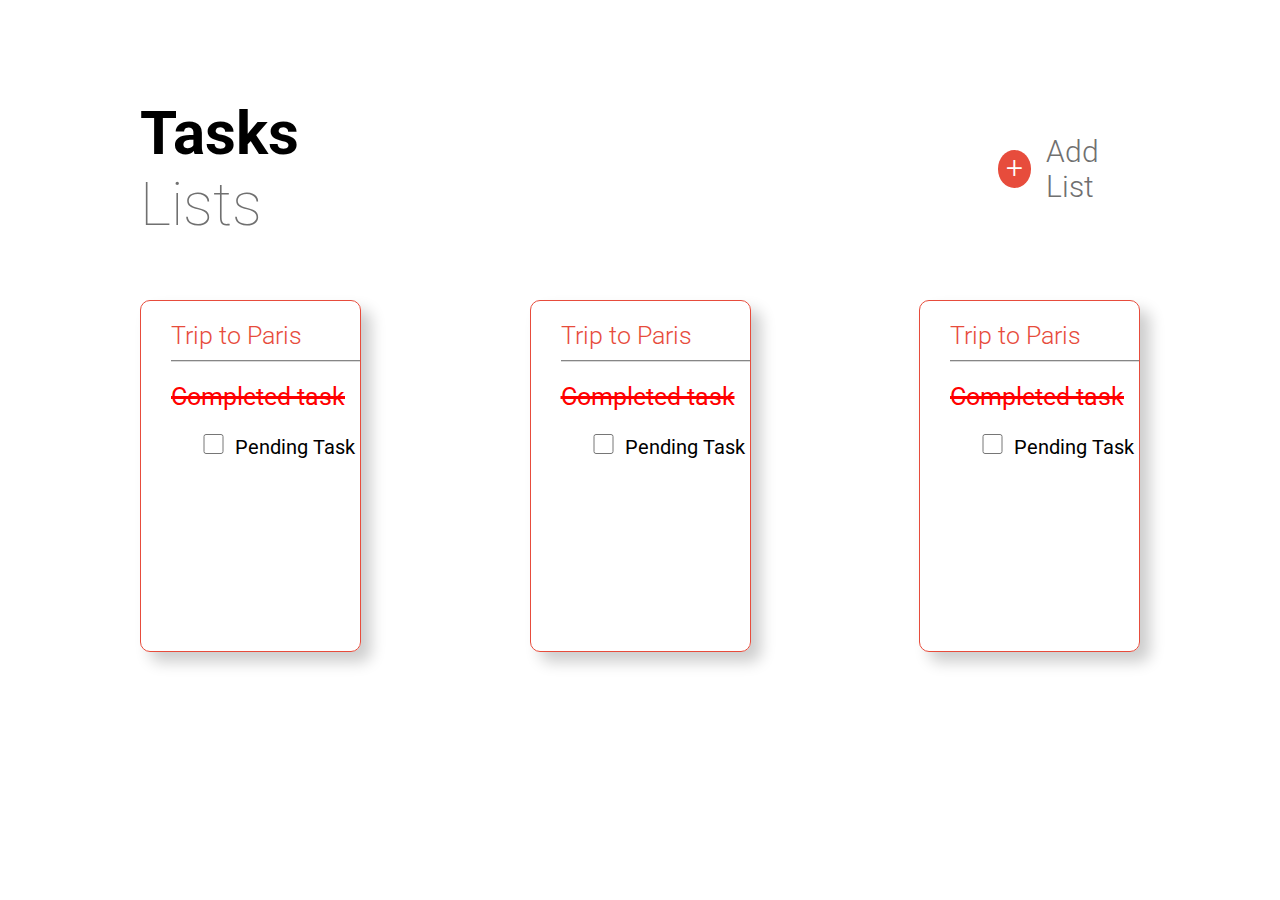
==== index.html @ 134c8710 "first commit" ====
<!DOCTYPE html>
<html lang="en">
  <head>
    <meta charset="UTF-8" />
    <meta http-equiv="X-UA-Compatible" content="IE=edge" />
    <meta name="viewport" content="width=device-width, initial-scale=1.0" />
    <title>Document</title>
    <link rel="stylesheet" href="./style.css" />
    <link rel="stylesheet"
      href="https://cdnjs.cloudflare.com/ajax/libs/font-awesome/6.0.0-beta2/css/all.min.css"
      integrity="sha512-YWzhKL2whUzgiheMoBFwW8CKV4qpHQAEuvilg9FAn5VJUDwKZZxkJNuGM4XkWuk94WCrrwslk8yWNGmY1EduTA=="
      crossorigin="anonymous"
      referrerpolicy="no-referrer"
    />
  </head>

  <body>
    <section class="flex-col">
      <div class="container">
        <div class="topbar flex jc-sa">
          <p class="title">Tasks <span>Lists</span></p>
          <div class="flex">
            <a href="./index2.html" class="btn">+</a>
            <p class="title2">Add List</p>
          </div>
        </div>
        <div class="tasks flex jc-sa wrap gap">
            <div class="card">
              <p class="card-title title-border inside-space">Trip to Paris</p>
              <p class="inside-space card-body">Completed task</p>
              <input type="checkbox" />
              <label for="check">Pending Task</label>
            </div>
            <div class="card">
              <p class="card-title title-border inside-space">Trip to Paris</p>
              <p class="inside-space card-body">Completed task</p>
              <input type="checkbox" />
              <label for="check">Pending Task</label>
            </div>
            <div class="card">
              <p class="card-title title-border inside-space">Trip to Paris</p>
              <p class="inside-space card-body">Completed task</p>
              <input type="checkbox" />
              <label for="check">Pending Task</label>
            </div>
        </div>
    </section>
  </body>
</html>
---- style.css ----
@import url("https://fonts.googleapis.com/css2?family=Roboto:wght@100;300;400;700&display=swap");

html {
    font-family: "Roboto", sans-serif;
    font-size: 25px;
    box-sizing: border-box;
}

body {
    position: relative;
}

.container {
    max-width: 1000px;
    margin: 30px;
}

.flex-col {
    display: flex;
    flex-direction: column;
    align-items: center;
}

.flex {
    display: flex;
    align-items: center;
}

.gap {
    gap: 60px;
}

.jc-sa {
    justify-content: space-between;
}

.wrap {
    flex-wrap: wrap;
}

.title {
    font-weight: 700;
    font-size: 60px;
    color: #000;
}

.title span {
    font-weight: 100;
    color: #707070;
}

.btn {
    background: #e74c3c;
    width: 1.5rem;
    height: 1.5rem;
    border-radius: 50%;
    text-decoration: none;
    font-size: 1.2em;
    font-weight: 300;
    line-height: 1.2;
    color: white;
    text-align: center;
    margin-right: .5em;
}

p {
    font-size: 30px;
    font-weight: 300;
    color: #707070;
}

.card {
    max-width: 250px;
    min-height: 350px;
    border: 1px solid #e74c3c;
    border-radius: 10px;
    box-shadow: 10px 10px 15px rgb(0 0 0 / 20%);
}

.inside-space {
    margin: 20px 0px 10px 30px;
    padding-bottom: 10px;
    font-size: 1rem;
}

.card-title {
    color: #e74c3c;
}

.title-border {
    border-bottom: 2px groove rgb(218, 218, 218);
}

.card-body {
    margin-right: 15px;
    font-weight: 400;
    color: red;
    text-decoration: line-through #ff0000 solid 3px;
}

input[type='checkbox'] {
    width: 25px;
    height: 20px;
}

.blur {
    filter: blur(5px);
}

.card1 {
    position: absolute;
    background: #fff;
    min-width: 400px;
    height: auto;
    border: 1px solid #e74c3c;
    border-radius: 10px;
    box-shadow: 10px 10px 15px rgb(0 0 0 / 20%);
    top: 30%;
    right: 50%;
    transform: translate(50%, 20%);
    text-align: center;
}

input[type='text'] {
    display: block;
    border: #e74c3c solid 1px;
    border-radius: 5px;
    box-shadow: 4px 4px 7px 0px rgb(0 0 0 / 20%);
    height: 35px;
    width: 70%;
    margin: auto;
}

.add {
    margin: 30px 0;
    display: inline-block;
    padding: 5px 25px;
    border-radius: 20px;
    width: auto;
    height: auto;
    font-size: 20px;
}


h1{
    font-family: Arial, Helvetica, sans-serif;
    font-size: 60px;
    margin-top: 90px;
    margin-left: 150px;

}

h2{
    font-family: Arial, Helvetica, sans-serif;
    font-size: 40px;
    margin-left: 800px;
    margin-top: -90px;
}

.box1{
    display: inline-block;
    border: 1px solid red;
    box-shadow: 4px 4px 2px rgba(0, 0,0, 0.603);
    border-radius: 10px;
    width: 230px;
    text-align: center;
    height: 350px;
    /* position: initial; */
    margin-left: 200px;
    top: 205px;
    left: 560px;
}

.text{
    font-family: 'Open Sans Condensed', sans-serif;
    color: red;
    font-size: 35px;
   
}

.p{
    font-family: Arial, Helvetica, sans-serif;
    font-size: 25px;
    color: red;
}

label{
    font-size: 20px;
}

.box2{
    display: inline-block;
    border: 1px solid red;
    box-shadow: 4px 4px 2px rgba(0, 0,0, 0.603);
    border-radius: 10px;
    width: 230px;
    text-align: center;
    height: 350px;
     position: absolute;
    margin-left: 170px;
    top: 181px;
    left: 325px;
}

.text1{
    font-family: 'Open Sans Condensed', sans-serif;
    color: red;
    font-size: 35px;
   
}

.p1{
    font-family: Arial, Helvetica, sans-serif;
    font-size: 25px;
    color: red;
}

.box3{
    display: inline-block;
    border: 1px solid red;
    box-shadow: 4px 4px 2px rgba(0, 0,0, 0.603);
    border-radius: 10px;
    width: 230px;
    text-align: center;
    height: 350px;
     position: absolute;
    margin-left: 486px;
    top: 181px;
    left: 325px;
}

.text2{
    font-family: 'Open Sans Condensed', sans-serif;
    color: red;
    font-size: 35px;
   
}

.p2{
    font-family: Arial, Helvetica, sans-serif;
    font-size: 25px;
    color: red;
    /* background-color: wheat; */
}

/* #plus{
    border-radius: 20px solid brown;
    margin-left: 770px;
} */

#paris{
   
    font-family: Arial, Helvetica, sans-serif;
    font-size: 60px;
    margin-top: 104px;
    margin-left: 478px;

}

.box4{
    border:1px solid red;
    width: 300px;
    height: 180px;
    margin-left: 510px;
    margin-top: -350px;
    box-shadow: 4px 4px 2px rgba(0, 0,0, 0.603);
}

#p4{
    color: red;
    font-family: Arial, Helvetica, sans-serif;
    margin-top: 10px; 
    margin-left: 34%;
}

input{
    margin-left: 60px;
}

h5{
    margin-left: 130px;
}

.box5{
    border:1px solid red;
    width: 300px;
    height: 180px;
    margin-left: 414px;
    margin-top: -250px;
    box-shadow: 4px 4px 2px rgba(0, 0,0, 0.603);
}

#p5{
    color: red;
    font-family: Arial, Helvetica, sans-serif;
    margin-top: 10px; 
    margin-left: 34%;
}

input{
    margin-left: 60px;
}

h5{
    margin-left: 130px;
}


a{
    text-decoration: none;
    background-color: green;
    /* padding: 10px 20px; */
    color: white;
    margin-left: 570px;
     /* margin-top: 200px; */
    /* margin-bottom: 300px; */
     
}

.blur{
    filter: blur(5px);
}

.blur2{
    filter: blur(5px);
}

.box7{
    display: inline-block;
    border: 1px solid red;
    box-shadow: 4px 4px 2px rgba(0, 0,0, 0.603);
    border-radius: 10px;
    width: 230px;
    text-align: center;
    height: 350px;
    /* position: initial; */
    margin-left: 480px;
    top: 205px;
    left: 560px;
}
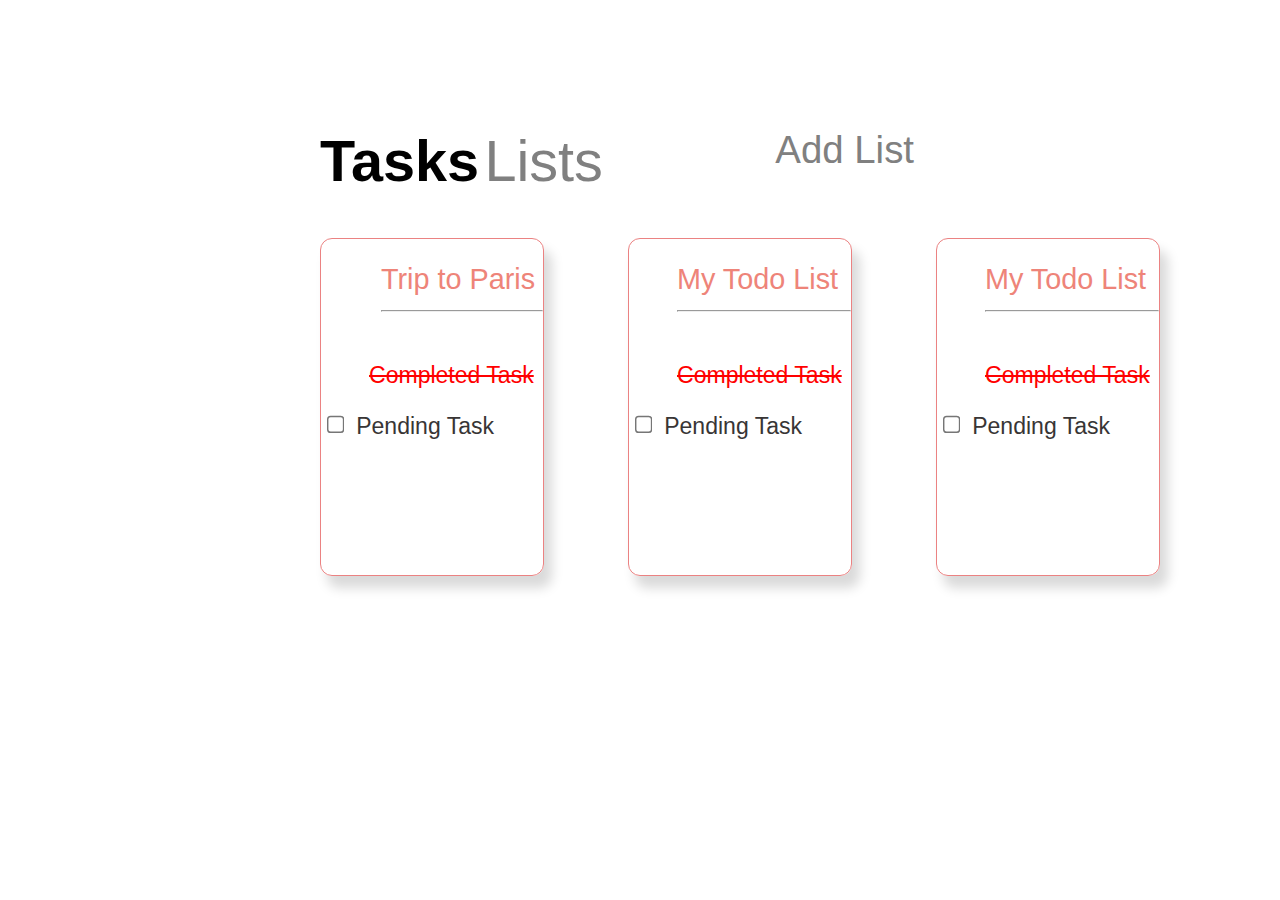
==== commit d9e163d6: "first commit" ====
--- a/index.html
+++ b/index.html
@@ -12,36 +12,60 @@
       crossorigin="anonymous"
       referrerpolicy="no-referrer"
     />
+    <link rel="icon" href="./favicon.ico">
   </head>
 
   <body>
-    <section class="flex-col">
-      <div class="container">
-        <div class="topbar flex jc-sa">
-          <p class="title">Tasks <span>Lists</span></p>
-          <div class="flex">
-            <a href="./index2.html" class="btn">+</a>
-            <p class="title2">Add List</p>
+    <div class="qm">
+      <b><Span class="q">Tasks</Span></b>
+      <span id="v">Lists</span>
+      <span id="b">
+      <i class="fas fa-plus-circle" style="color: rgba(252, 0, 0, 0.699);"  onclick="location.href='./index2.html';" ></i>
+      <span onclick="location.href='./index2.html';">Add List</span></span>
+  </div><br><br>
+
+  <div class="flex">
+      <div class="bo">
+          <div onclick="location.href='./index1.html';" style="cursor:pointer;" class="trip">
+              Trip to Paris
+              <hr>
           </div>
-        </div>
-        <div class="tasks flex jc-sa wrap gap">
-            <div class="card">
-              <p class="card-title title-border inside-space">Trip to Paris</p>
-              <p class="inside-space card-body">Completed task</p>
-              <input type="checkbox" />
-              <label for="check">Pending Task</label>
-            </div>
-            <div class="card">
-              <p class="card-title title-border inside-space">Trip to Paris</p>
-              <p class="inside-space card-body">Completed task</p>
-              <input type="checkbox" />
-              <label for="check">Pending Task</label>
-            </div>
-            <div class="card">
-              <p class="card-title title-border inside-space">Trip to Paris</p>
-              <p class="inside-space card-body">Completed task</p>
-              <input type="checkbox" />
-              <label for="check">Pending Task</label>
+          <div>
+              <p class="through">Completed Task</p><br>
+              <div class="ch">
+                  <input type="checkbox">
+                  <label for="checkbox" class="">Pending Task</label>
+              </div>
+          </div>
+      </div>
+      <div class="bo">
+          <div class="my">
+              My Todo List
+              <hr>
+          </div>
+          <div>
+              <p class="through">Completed Task</p><br>
+              <div class="ch">
+                  <input type="checkbox">
+                  <label for="checkbox" class="">Pending Task</label>
+              </div>
+          </div>
+      </div>
+      <div class="bo">
+          <div class="my">
+              My Todo List
+              <hr>
+          </div>
+          <div>
+              <p class="through">Completed Task</p><br>
+              <div class="ch">
+                  <input type="checkbox">
+                  <label for="checkbox" class="">Pending Task</label>
+              </div>
+          </div>
+      </div>
+  </div>
+
             </div>
         </div>
     </section>
--- a/style.css
+++ b/style.css
@@ -1,341 +1,187 @@
-@import url("https://fonts.googleapis.com/css2?family=Roboto:wght@100;300;400;700&display=swap");
 
-html {
-    font-family: "Roboto", sans-serif;
-    font-size: 25px;
-    box-sizing: border-box;
+body {
+    margin: 10% 0% 0% 25%;
+    font-family: Arial, Helvetica, sans-serif;
+    zoom: 120%;
 }
 
-body {
-    position: relative;
+.q {
+    font-size: xxx-large;
 }
 
-.container {
-    max-width: 1000px;
-    margin: 30px;
-}
-
-.flex-col {
-    display: flex;
-    flex-direction: column;
-    align-items: center;
+#v {
+    color: grey;
+    font-weight: 0px;
+    font-size: xxx-large;
 }
 
 .flex {
     display: flex;
-    align-items: center;
+    flex-wrap: wrap;
+    justify-content: space-between;
+    height: 300px;
+    width: 700px;
+    position: relative;
 }
 
-.gap {
-    gap: 60px;
+.trip {
+    color: #ee8479;
+    padding: 20px 0px 10px 50px;
+    font-size: x-large;
 }
 
-.jc-sa {
-    justify-content: space-between;
+.bo {
+    border: 1.5px solid #eb8282;
+    height: 280px;
+    width: 185px;
+    border-radius: 10px;
+    box-shadow: 6px 10px 10px #dadada;
 }
 
-.wrap {
-    flex-wrap: wrap;
+.my {
+    color: #ee8479;
+    padding: 20px 0px 10px 40px;
+    font-size: x-large;
 }
 
-.title {
-    font-weight: 700;
-    font-size: 60px;
-    color: #000;
+.through {
+    color: red;
+    text-decoration: line-through;
+    padding-left: 40px;
+    font-size: larger;
 }
 
-.title span {
-    font-weight: 100;
-    color: #707070;
+.ch {
+    color: rgb(56, 53, 53);
+    zoom: 120%;
+    position: absolute;
+    top: 120px;
 }
 
-.btn {
-    background: #e74c3c;
-    width: 1.5rem;
-    height: 1.5rem;
-    border-radius: 50%;
-    text-decoration: none;
-    font-size: 1.2em;
-    font-weight: 300;
-    line-height: 1.2;
-    color: white;
-    text-align: center;
-    margin-right: .5em;
+#b {
+    color: gray;
+    font-size: xx-large;
+    float: right;
+    margin-right: 305px;
+    cursor: pointer;
+}
+/* INDEX1.HTML */
+
+.trip1 {
+    color: #ee8479;
+    padding: 20px 0px 10px 88px;
+    font-size: x-large;
 }
 
-p {
-    font-size: 30px;
-    font-weight: 300;
-    color: #707070;
+.bo1 {
+    border: 1.5px solid #eb8282;
+    height: 351px;
+    width: 351px;
+    border-radius: 10px;
+    box-shadow: 6px 10px 10px #dadada;
+    margin: 166px 0px 50px 17%;
+    position: relative;
 }
 
-.card {
-    max-width: 250px;
-    min-height: 350px;
-    border: 1px solid #e74c3c;
-    border-radius: 10px;
-    box-shadow: 10px 10px 15px rgb(0 0 0 / 20%);
+.ch1 {
+    color: rgb(56, 53, 53);
+    zoom: 120%;
+    position: absolute;
+    margin-left: 80px;
+    margin-top: -10px;
 }
 
-.inside-space {
-    margin: 20px 0px 10px 30px;
-    padding-bottom: 10px;
-    font-size: 1rem;
+.hr {
+    width: 65%;
+    margin-top: -40px;
 }
 
-.card-title {
-    color: #e74c3c;
+.box1{
+    background-color: white;
+    position: absolute;
+    margin: -75px 0px 0px 177px;
+    font-size: x-large;
+    text-align: center;
+    padding: 15px;
+    color: rgb(39, 37, 37);
 }
 
-.title-border {
-    border-bottom: 2px groove rgb(218, 218, 218);
+.p1 {
+    position: absolute;
+    bottom: 13px;
+    right: 13px;
 }
 
-.card-body {
-    margin-right: 15px;
-    font-weight: 400;
+.through1 {
     color: red;
-    text-decoration: line-through #ff0000 solid 3px;
+    text-decoration: line-through;
+    padding-left: 40px;
+    padding-left: 10px;
+    font-size: larger;
+    text-align: center;
 }
 
-input[type='checkbox'] {
-    width: 25px;
-    height: 20px;
+.bac {
+    position: absolute;
+    top: 163px;
+    left: 46%;
+    color: gray;
+    font-size: xx-large;
+    margin-right: 305px;
 }
 
-.blur {
+.list {
+    position: absolute;
+    top: 40%;
+    left: 40%;
+    border: 1.5px solid #eb8282;
+    box-shadow: 6px 10px 10px #999090;
+    border-radius: 5px;
+    text-align: center;
+    width: 27%;
+    height: 25%;
+    z-index: 1;
+    background-color: white;
+    padding-top: 24px;
+    zoom: 120%;
+}
+
+.blur1 {
     filter: blur(5px);
 }
 
-.card1 {
-    position: absolute;
-    background: #fff;
-    min-width: 400px;
-    height: auto;
-    border: 1px solid #e74c3c;
+.badd {
     border-radius: 10px;
-    box-shadow: 10px 10px 15px rgb(0 0 0 / 20%);
-    top: 30%;
-    right: 50%;
-    transform: translate(50%, 20%);
-    text-align: center;
+    background-color: red;
+    height: 26px;
+    width: 63px;
+    zoom: 115%;
+    color: white;
 }
 
-input[type='text'] {
-    display: block;
-    border: #e74c3c solid 1px;
-    border-radius: 5px;
-    box-shadow: 4px 4px 7px 0px rgb(0 0 0 / 20%);
-    height: 35px;
-    width: 70%;
-    margin: auto;
+#lk {
+    color: #d14848;
 }
 
-.add {
-    margin: 30px 0;
-    display: inline-block;
-    padding: 5px 25px;
-    border-radius: 20px;
-    width: auto;
-    height: auto;
-    font-size: 20px;
+.home {
+    position: absolute;
+    bottom: 10px;
+    right: 10px;
+    cursor: pointer;
 }
 
-
-h1{
-    font-family: Arial, Helvetica, sans-serif;
-    font-size: 60px;
-    margin-top: 90px;
-    margin-left: 150px;
-
+.bac1 {
+    position: absolute;
+    top: 10px;
+    left: 10px;
+    font-size: x-large;
 }
-
-h2{
-    font-family: Arial, Helvetica, sans-serif;
-    font-size: 40px;
-    margin-left: 800px;
-    margin-top: -90px;
-}
-
-.box1{
-    display: inline-block;
-    border: 1px solid red;
-    box-shadow: 4px 4px 2px rgba(0, 0,0, 0.603);
-    border-radius: 10px;
-    width: 230px;
-    text-align: center;
-    height: 350px;
-    /* position: initial; */
-    margin-left: 200px;
-    top: 205px;
-    left: 560px;
-}
-
-.text{
-    font-family: 'Open Sans Condensed', sans-serif;
-    color: red;
-    font-size: 35px;
-   
-}
-
-.p{
-    font-family: Arial, Helvetica, sans-serif;
-    font-size: 25px;
-    color: red;
-}
-
-label{
-    font-size: 20px;
-}
-
-.box2{
-    display: inline-block;
-    border: 1px solid red;
-    box-shadow: 4px 4px 2px rgba(0, 0,0, 0.603);
-    border-radius: 10px;
-    width: 230px;
-    text-align: center;
-    height: 350px;
-     position: absolute;
-    margin-left: 170px;
-    top: 181px;
-    left: 325px;
-}
-
-.text1{
-    font-family: 'Open Sans Condensed', sans-serif;
-    color: red;
-    font-size: 35px;
-   
-}
-
-.p1{
-    font-family: Arial, Helvetica, sans-serif;
-    font-size: 25px;
-    color: red;
-}
-
-.box3{
-    display: inline-block;
-    border: 1px solid red;
-    box-shadow: 4px 4px 2px rgba(0, 0,0, 0.603);
-    border-radius: 10px;
-    width: 230px;
-    text-align: center;
-    height: 350px;
-     position: absolute;
-    margin-left: 486px;
-    top: 181px;
-    left: 325px;
-}
-
-.text2{
-    font-family: 'Open Sans Condensed', sans-serif;
-    color: red;
-    font-size: 35px;
-   
-}
-
-.p2{
-    font-family: Arial, Helvetica, sans-serif;
-    font-size: 25px;
-    color: red;
-    /* background-color: wheat; */
-}
-
-/* #plus{
-    border-radius: 20px solid brown;
-    margin-left: 770px;
-} */
-
-#paris{
-   
-    font-family: Arial, Helvetica, sans-serif;
-    font-size: 60px;
-    margin-top: 104px;
-    margin-left: 478px;
-
-}
-
-.box4{
-    border:1px solid red;
-    width: 300px;
-    height: 180px;
-    margin-left: 510px;
-    margin-top: -350px;
-    box-shadow: 4px 4px 2px rgba(0, 0,0, 0.603);
-}
-
-#p4{
-    color: red;
-    font-family: Arial, Helvetica, sans-serif;
-    margin-top: 10px; 
-    margin-left: 34%;
-}
-
-input{
-    margin-left: 60px;
-}
-
-h5{
-    margin-left: 130px;
-}
-
-.box5{
-    border:1px solid red;
-    width: 300px;
-    height: 180px;
-    margin-left: 414px;
-    margin-top: -250px;
-    box-shadow: 4px 4px 2px rgba(0, 0,0, 0.603);
-}
-
-#p5{
-    color: red;
-    font-family: Arial, Helvetica, sans-serif;
-    margin-top: 10px; 
-    margin-left: 34%;
-}
-
-input{
-    margin-left: 60px;
-}
-
-h5{
-    margin-left: 130px;
-}
-
-
 a{
     text-decoration: none;
-    background-color: green;
-    /* padding: 10px 20px; */
+    border-radius: 20px;
+    background-color:green;
+    height: 30px;
+    width: 63px;
+    zoom: 115%;
     color: white;
-    margin-left: 570px;
-     /* margin-top: 200px; */
-    /* margin-bottom: 300px; */
-     
-}
-
-.blur{
-    filter: blur(5px);
-}
-
-.blur2{
-    filter: blur(5px);
-}
-
-.box7{
-    display: inline-block;
-    border: 1px solid red;
-    box-shadow: 4px 4px 2px rgba(0, 0,0, 0.603);
-    border-radius: 10px;
-    width: 230px;
-    text-align: center;
-    height: 350px;
-    /* position: initial; */
-    margin-left: 480px;
-    top: 205px;
-    left: 560px;
-}
-
+}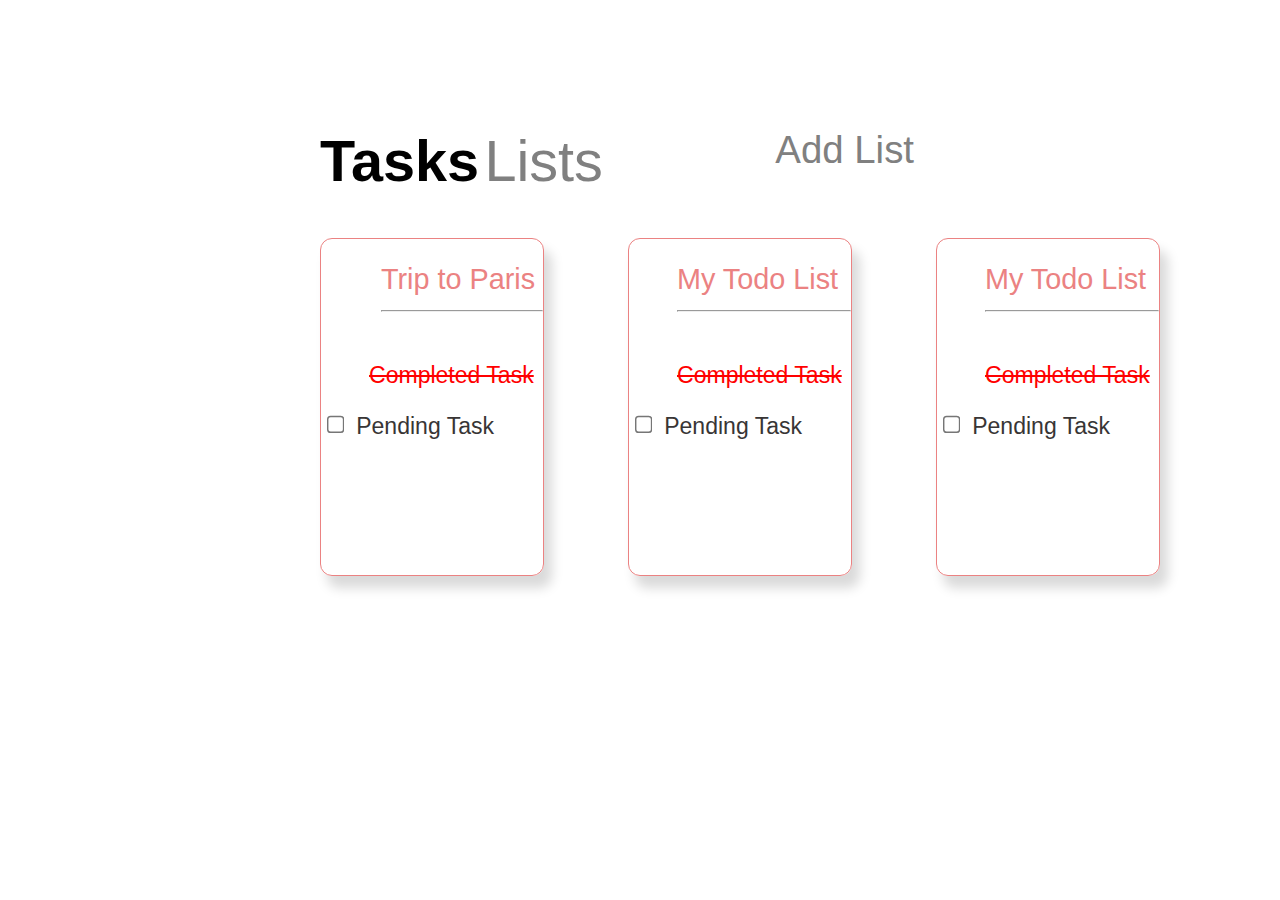
==== commit cfe5f613: "first commit" ====
--- a/index.html
+++ b/index.html
@@ -26,8 +26,26 @@
 
   <div class="flex">
       <div class="bo">
+          <a id="an" href="./index4.html">
           <div onclick="location.href='./index1.html';" style="cursor:pointer;" class="trip">
               Trip to Paris
+            </a>
+              <hr>
+            
+          </div>
+          <div>
+              <p class="through">Completed Task</p><br>
+              <div class="ch">
+                  <input type="checkbox">
+                  <label for="checkbox" class="">Pending Task</label>
+              </div>
+          </div>
+      </div>
+      <div class="bo">
+          <a id="an" href="./index3.html">
+          <div class="my">
+              My Todo List
+            </a>
               <hr>
           </div>
           <div>
@@ -39,21 +57,10 @@
           </div>
       </div>
       <div class="bo">
+          <a id="an" href="./index3.html">
           <div class="my">
               My Todo List
-              <hr>
-          </div>
-          <div>
-              <p class="through">Completed Task</p><br>
-              <div class="ch">
-                  <input type="checkbox">
-                  <label for="checkbox" class="">Pending Task</label>
-              </div>
-          </div>
-      </div>
-      <div class="bo">
-          <div class="my">
-              My Todo List
+            </a>
               <hr>
           </div>
           <div>
--- a/style.css
+++ b/style.css
@@ -176,7 +176,7 @@
     left: 10px;
     font-size: x-large;
 }
-a{
+#page{
     text-decoration: none;
     border-radius: 20px;
     background-color:green;
@@ -184,4 +184,9 @@
     width: 63px;
     zoom: 115%;
     color: white;
+}
+
+#an{
+    text-decoration: none;
+    color: #eb8282;
 }